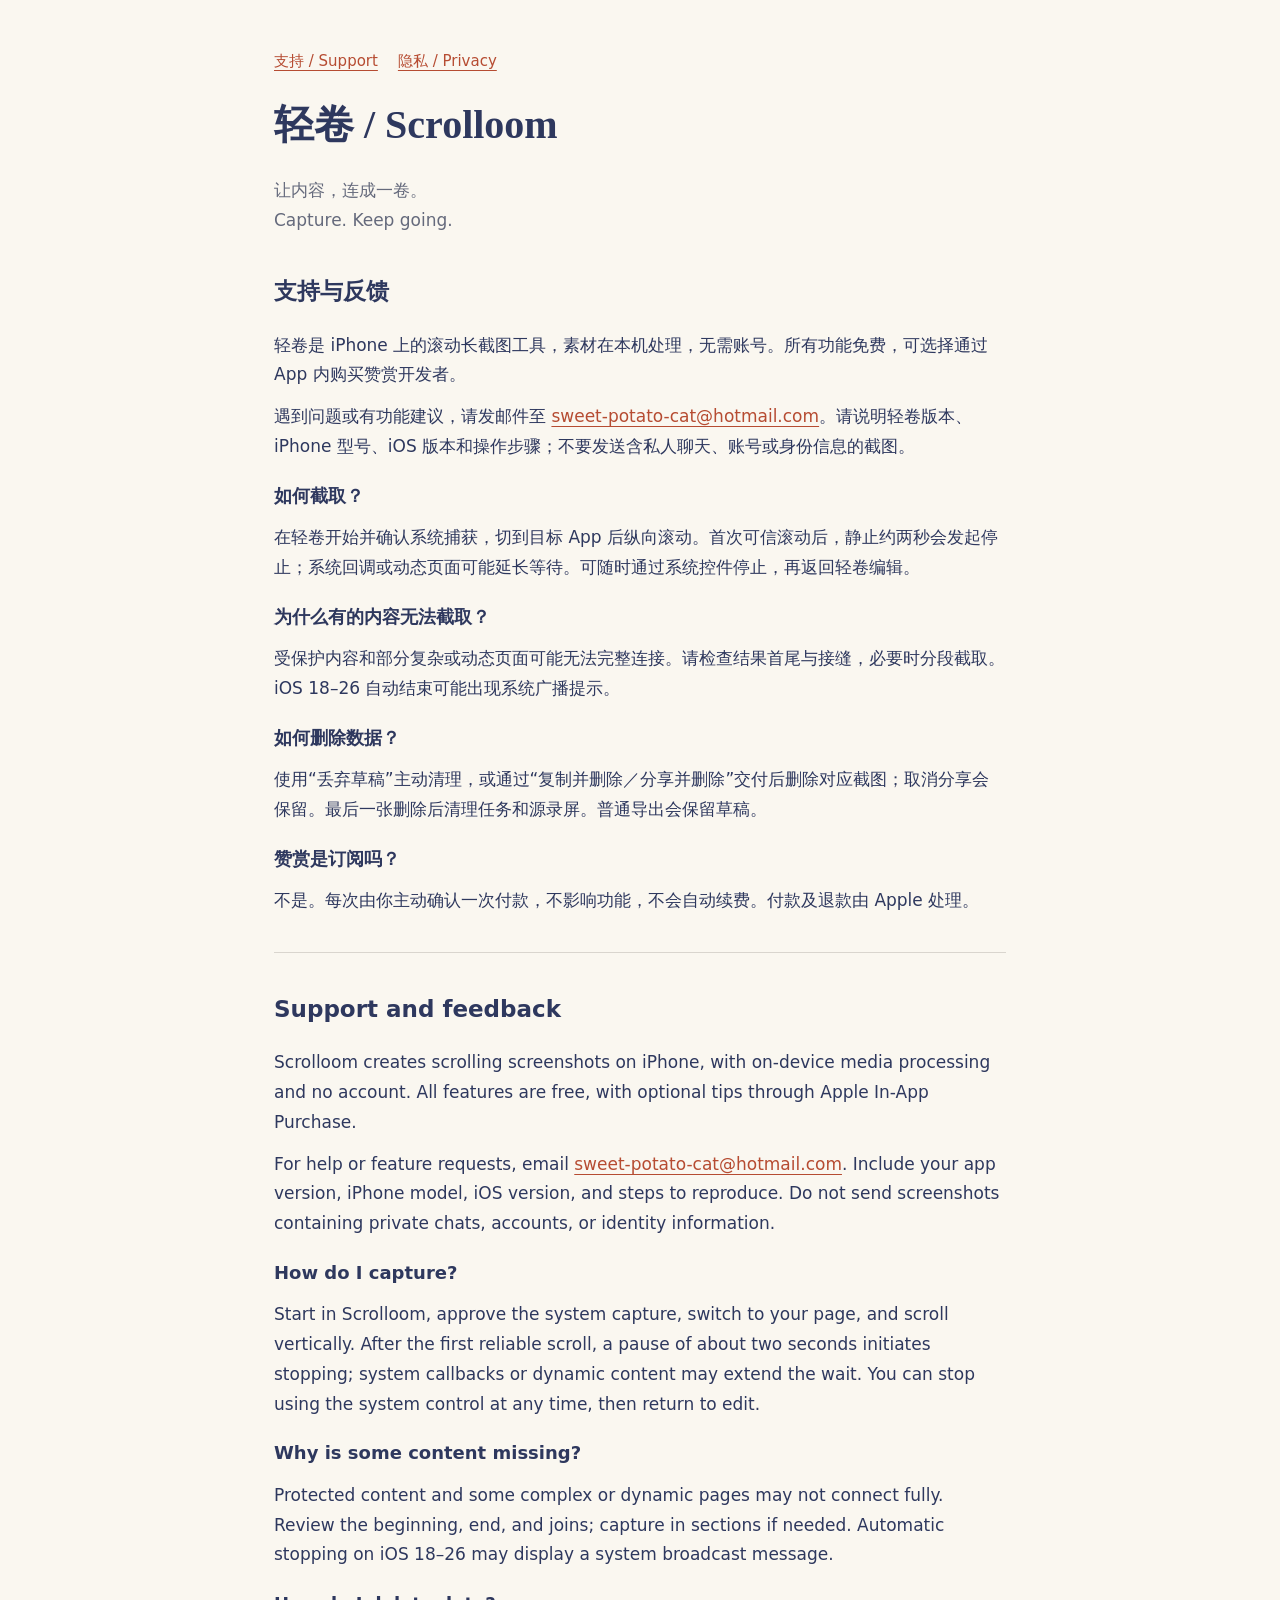
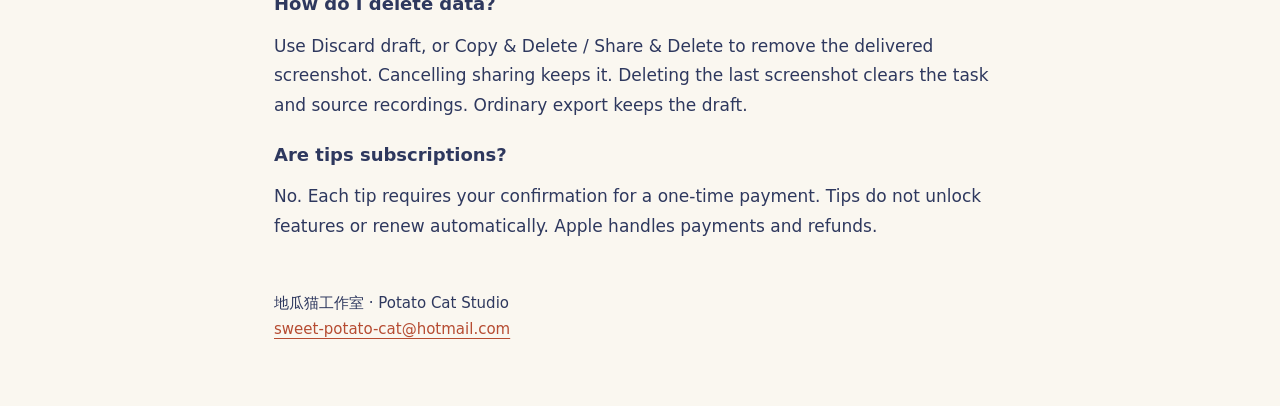
==== index.html @ 4af47f34 "Publish Scrolloom support and privacy pages" ====
<!doctype html>
<html lang="zh-Hans"><head><meta charset="utf-8"><meta name="viewport" content="width=device-width,initial-scale=1"><title>轻卷支持 / Scrolloom Support</title><meta name="description" content="轻卷 Scrolloom：本地滚动长截图工具。支持与隐私政策。"><link rel="stylesheet" href="style.css"></head><body><main><nav aria-label="页面导航"><a href="index.html">支持 / Support</a><a href="privacy.html">隐私 / Privacy</a></nav><h1>轻卷 / Scrolloom</h1><p class="note">让内容，连成一卷。<br>Capture. Keep going.</p>
<section lang="zh-Hans"><h2>支持与反馈</h2><p>轻卷是 iPhone 上的滚动长截图工具，素材在本机处理，无需账号。所有功能免费，可选择通过 App 内购买赞赏开发者。</p><p>遇到问题或有功能建议，请发邮件至 <a href="mailto:sweet-potato-cat@hotmail.com">sweet-potato-cat@hotmail.com</a>。请说明轻卷版本、iPhone 型号、iOS 版本和操作步骤；不要发送含私人聊天、账号或身份信息的截图。</p><h3>如何截取？</h3><p>在轻卷开始并确认系统捕获，切到目标 App 后纵向滚动。首次可信滚动后，静止约两秒会发起停止；系统回调或动态页面可能延长等待。可随时通过系统控件停止，再返回轻卷编辑。</p><h3>为什么有的内容无法截取？</h3><p>受保护内容和部分复杂或动态页面可能无法完整连接。请检查结果首尾与接缝，必要时分段截取。iOS 18–26 自动结束可能出现系统广播提示。</p><h3>如何删除数据？</h3><p>使用“丢弃草稿”主动清理，或通过“复制并删除／分享并删除”交付后删除对应截图；取消分享会保留。最后一张删除后清理任务和源录屏。普通导出会保留草稿。</p><h3>赞赏是订阅吗？</h3><p>不是。每次由你主动确认一次付款，不影响功能，不会自动续费。付款及退款由 Apple 处理。</p></section><hr>
<section lang="en"><h2>Support and feedback</h2><p>Scrolloom creates scrolling screenshots on iPhone, with on-device media processing and no account. All features are free, with optional tips through Apple In-App Purchase.</p><p>For help or feature requests, email <a href="mailto:sweet-potato-cat@hotmail.com">sweet-potato-cat@hotmail.com</a>. Include your app version, iPhone model, iOS version, and steps to reproduce. Do not send screenshots containing private chats, accounts, or identity information.</p><h3>How do I capture?</h3><p>Start in Scrolloom, approve the system capture, switch to your page, and scroll vertically. After the first reliable scroll, a pause of about two seconds initiates stopping; system callbacks or dynamic content may extend the wait. You can stop using the system control at any time, then return to edit.</p><h3>Why is some content missing?</h3><p>Protected content and some complex or dynamic pages may not connect fully. Review the beginning, end, and joins; capture in sections if needed. Automatic stopping on iOS 18–26 may display a system broadcast message.</p><h3>How do I delete data?</h3><p>Use Discard draft, or Copy & Delete / Share & Delete to remove the delivered screenshot. Cancelling sharing keeps it. Deleting the last screenshot clears the task and source recordings. Ordinary export keeps the draft.</p><h3>Are tips subscriptions?</h3><p>No. Each tip requires your confirmation for a one-time payment. Tips do not unlock features or renew automatically. Apple handles payments and refunds.</p></section><footer>地瓜猫工作室 · Potato Cat Studio<br><a href="mailto:sweet-potato-cat@hotmail.com">sweet-potato-cat@hotmail.com</a></footer></main></body></html>
---- style.css ----
*{box-sizing:border-box}body{margin:0;background:#faf7f0;color:#2e385e;font:17px/1.75 system-ui,-apple-system,sans-serif}main{max-width:780px;margin:auto;padding:48px 24px 64px}h1{font:600 40px/1.2 Georgia,serif}h2{font-size:23px;margin-top:36px}h3{font-size:18px;margin-bottom:8px}p{margin:12px 0}a{color:#b64c32;text-underline-offset:4px}nav,footer{font-size:15px}nav a{margin-right:20px}.note{color:#656a7c}section{scroll-margin-top:24px}hr{border:0;border-top:1px solid #d9d5ce;margin:36px 0}footer{margin-top:48px}a:focus-visible{outline:3px solid #b64c32;outline-offset:4px}@media(prefers-color-scheme:dark){body{background:#191c26;color:#eee9df}a{color:#ffa58c}.note{color:#bab8c0}hr{border-color:#454754}}
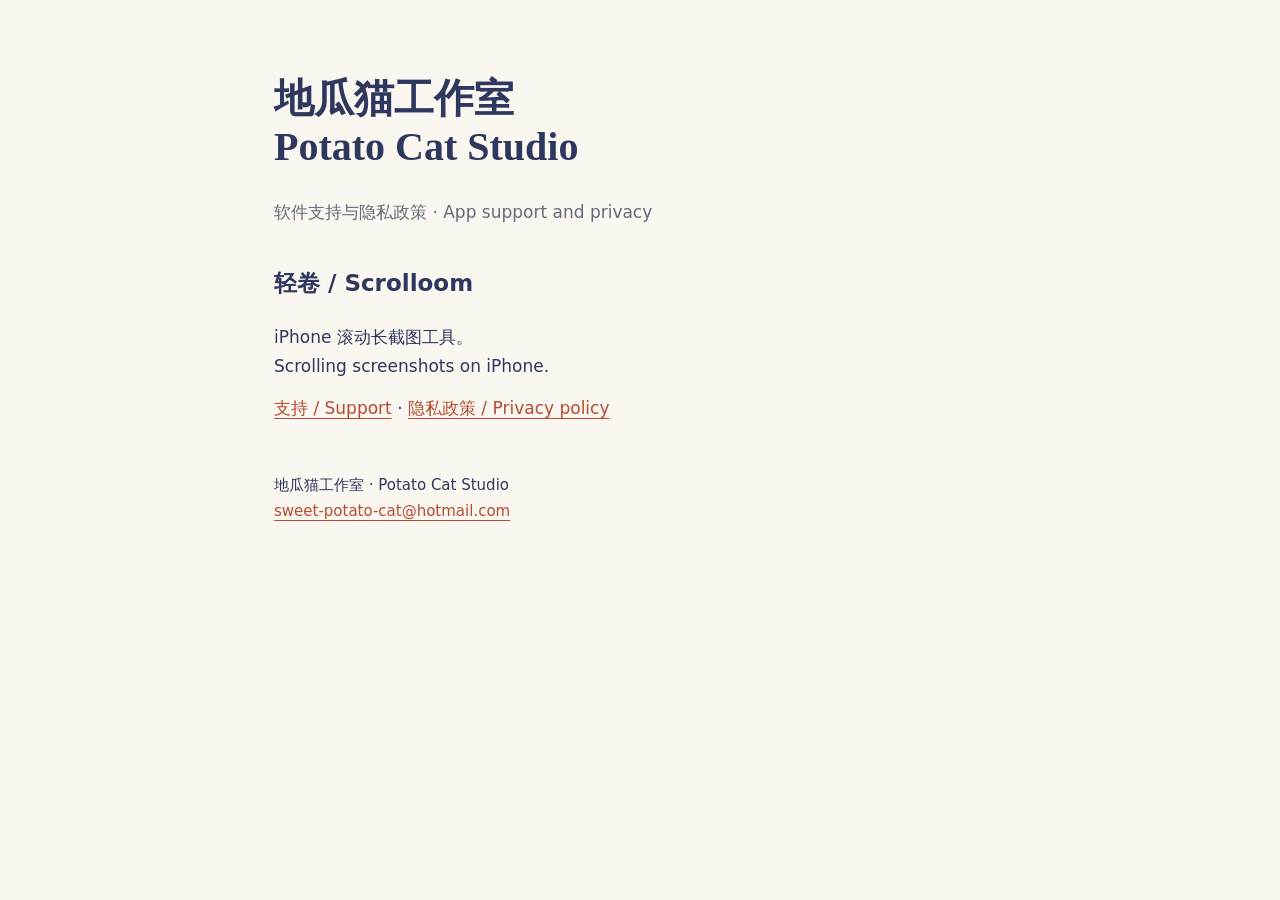
==== commit e23d4518: "Organize studio website with app-specific support and privacy pages" ====
--- a/index.html
+++ b/index.html
@@ -1,4 +1,7 @@
 <!doctype html>
-<html lang="zh-Hans"><head><meta charset="utf-8"><meta name="viewport" content="width=device-width,initial-scale=1"><title>轻卷支持 / Scrolloom Support</title><meta name="description" content="轻卷 Scrolloom：本地滚动长截图工具。支持与隐私政策。"><link rel="stylesheet" href="style.css"></head><body><main><nav aria-label="页面导航"><a href="index.html">支持 / Support</a><a href="privacy.html">隐私 / Privacy</a></nav><h1>轻卷 / Scrolloom</h1><p class="note">让内容，连成一卷。<br>Capture. Keep going.</p>
-<section lang="zh-Hans"><h2>支持与反馈</h2><p>轻卷是 iPhone 上的滚动长截图工具，素材在本机处理，无需账号。所有功能免费，可选择通过 App 内购买赞赏开发者。</p><p>遇到问题或有功能建议，请发邮件至 <a href="mailto:sweet-potato-cat@hotmail.com">sweet-potato-cat@hotmail.com</a>。请说明轻卷版本、iPhone 型号、iOS 版本和操作步骤；不要发送含私人聊天、账号或身份信息的截图。</p><h3>如何截取？</h3><p>在轻卷开始并确认系统捕获，切到目标 App 后纵向滚动。首次可信滚动后，静止约两秒会发起停止；系统回调或动态页面可能延长等待。可随时通过系统控件停止，再返回轻卷编辑。</p><h3>为什么有的内容无法截取？</h3><p>受保护内容和部分复杂或动态页面可能无法完整连接。请检查结果首尾与接缝，必要时分段截取。iOS 18–26 自动结束可能出现系统广播提示。</p><h3>如何删除数据？</h3><p>使用“丢弃草稿”主动清理，或通过“复制并删除／分享并删除”交付后删除对应截图；取消分享会保留。最后一张删除后清理任务和源录屏。普通导出会保留草稿。</p><h3>赞赏是订阅吗？</h3><p>不是。每次由你主动确认一次付款，不影响功能，不会自动续费。付款及退款由 Apple 处理。</p></section><hr>
-<section lang="en"><h2>Support and feedback</h2><p>Scrolloom creates scrolling screenshots on iPhone, with on-device media processing and no account. All features are free, with optional tips through Apple In-App Purchase.</p><p>For help or feature requests, email <a href="mailto:sweet-potato-cat@hotmail.com">sweet-potato-cat@hotmail.com</a>. Include your app version, iPhone model, iOS version, and steps to reproduce. Do not send screenshots containing private chats, accounts, or identity information.</p><h3>How do I capture?</h3><p>Start in Scrolloom, approve the system capture, switch to your page, and scroll vertically. After the first reliable scroll, a pause of about two seconds initiates stopping; system callbacks or dynamic content may extend the wait. You can stop using the system control at any time, then return to edit.</p><h3>Why is some content missing?</h3><p>Protected content and some complex or dynamic pages may not connect fully. Review the beginning, end, and joins; capture in sections if needed. Automatic stopping on iOS 18–26 may display a system broadcast message.</p><h3>How do I delete data?</h3><p>Use Discard draft, or Copy & Delete / Share & Delete to remove the delivered screenshot. Cancelling sharing keeps it. Deleting the last screenshot clears the task and source recordings. Ordinary export keeps the draft.</p><h3>Are tips subscriptions?</h3><p>No. Each tip requires your confirmation for a one-time payment. Tips do not unlock features or renew automatically. Apple handles payments and refunds.</p></section><footer>地瓜猫工作室 · Potato Cat Studio<br><a href="mailto:sweet-potato-cat@hotmail.com">sweet-potato-cat@hotmail.com</a></footer></main></body></html>
+<html lang="zh-Hans"><head><meta charset="utf-8"><meta name="viewport" content="width=device-width,initial-scale=1"><title>地瓜猫工作室 / Potato Cat Studio</title><meta name="description" content="地瓜猫工作室软件的支持与隐私页面。Support and privacy information for Potato Cat Studio apps."><link rel="stylesheet" href="style.css"></head><body><main>
+<h1>地瓜猫工作室<br>Potato Cat Studio</h1>
+<p class="note">软件支持与隐私政策 · App support and privacy</p>
+<section><h2>轻卷 / Scrolloom</h2><p>iPhone 滚动长截图工具。<br>Scrolling screenshots on iPhone.</p><p><a href="scrolloom/">支持 / Support</a> · <a href="scrolloom/privacy.html">隐私政策 / Privacy policy</a></p></section>
+<footer>地瓜猫工作室 · Potato Cat Studio<br><a href="mailto:sweet-potato-cat@hotmail.com">sweet-potato-cat@hotmail.com</a></footer>
+</main></body></html>
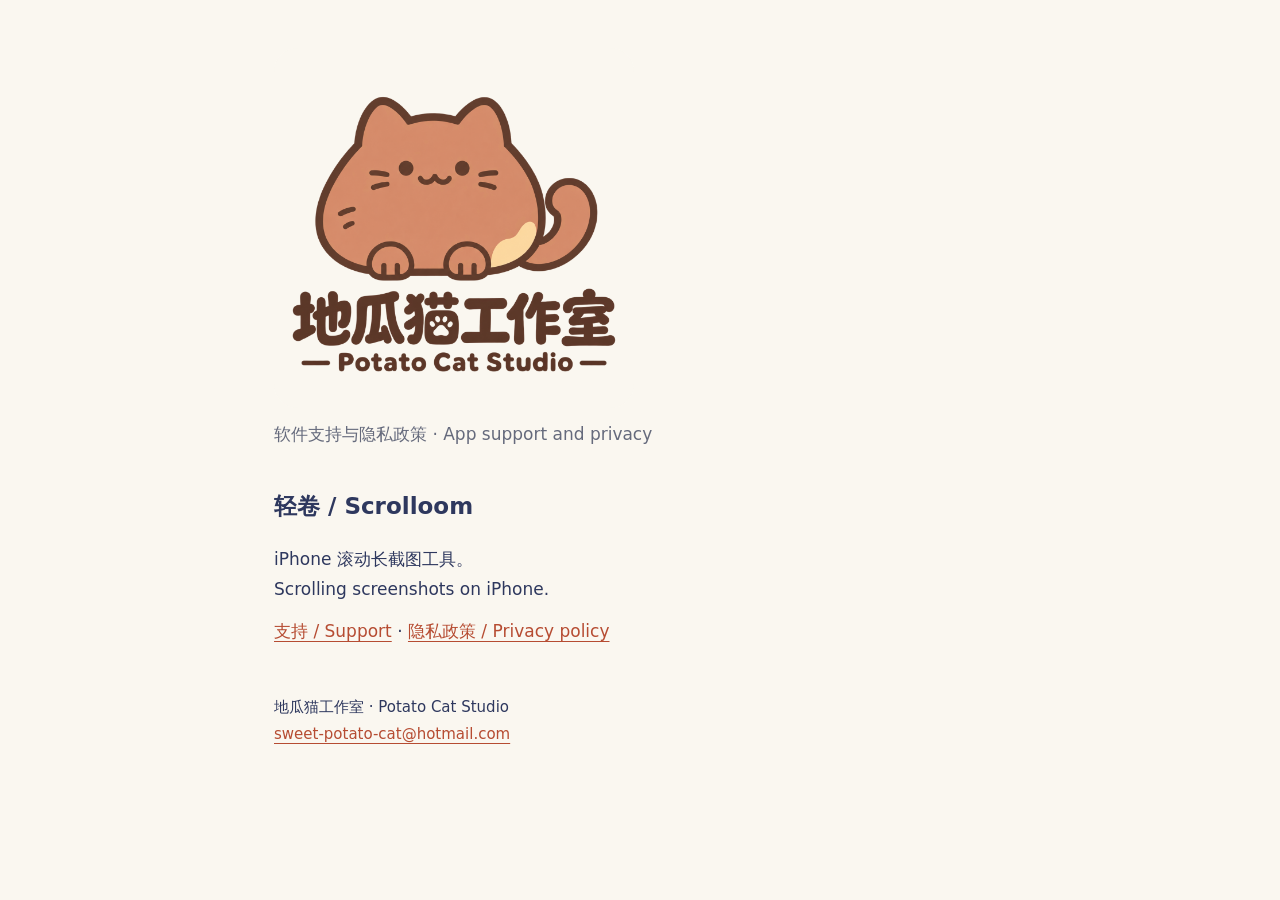
==== commit 0a36242c: "Add Potato Cat Studio logo to the home page" ====
--- a/index.html
+++ b/index.html
@@ -1,6 +1,6 @@
 <!doctype html>
 <html lang="zh-Hans"><head><meta charset="utf-8"><meta name="viewport" content="width=device-width,initial-scale=1"><title>地瓜猫工作室 / Potato Cat Studio</title><meta name="description" content="地瓜猫工作室软件的支持与隐私页面。Support and privacy information for Potato Cat Studio apps."><link rel="stylesheet" href="style.css"></head><body><main>
-<h1>地瓜猫工作室<br>Potato Cat Studio</h1>
+<h1 class="studio-brand"><img class="studio-logo" src="assets/potato-cat-studio.png" width="1280" height="1280" alt="地瓜猫工作室 / Potato Cat Studio"></h1>
 <p class="note">软件支持与隐私政策 · App support and privacy</p>
 <section><h2>轻卷 / Scrolloom</h2><p>iPhone 滚动长截图工具。<br>Scrolling screenshots on iPhone.</p><p><a href="scrolloom/">支持 / Support</a> · <a href="scrolloom/privacy.html">隐私政策 / Privacy policy</a></p></section>
 <footer>地瓜猫工作室 · Potato Cat Studio<br><a href="mailto:sweet-potato-cat@hotmail.com">sweet-potato-cat@hotmail.com</a></footer>
--- a/style.css
+++ b/style.css
@@ -1 +1,3 @@
 *{box-sizing:border-box}body{margin:0;background:#faf7f0;color:#2e385e;font:17px/1.75 system-ui,-apple-system,sans-serif}main{max-width:780px;margin:auto;padding:48px 24px 64px}h1{font:600 40px/1.2 Georgia,serif}h2{font-size:23px;margin-top:36px}h3{font-size:18px;margin-bottom:8px}p{margin:12px 0}a{color:#b64c32;text-underline-offset:4px}nav,footer{font-size:15px}nav a{margin-right:20px}.note{color:#656a7c}section{scroll-margin-top:24px}hr{border:0;border-top:1px solid #d9d5ce;margin:36px 0}footer{margin-top:48px}a:focus-visible{outline:3px solid #b64c32;outline-offset:4px}@media(prefers-color-scheme:dark){body{background:#191c26;color:#eee9df}a{color:#ffa58c}.note{color:#bab8c0}hr{border-color:#454754}}
+
+.studio-brand{margin:0}.studio-logo{display:block;width:360px;max-width:100%;height:auto;background:#faf7f0;border-radius:24px}
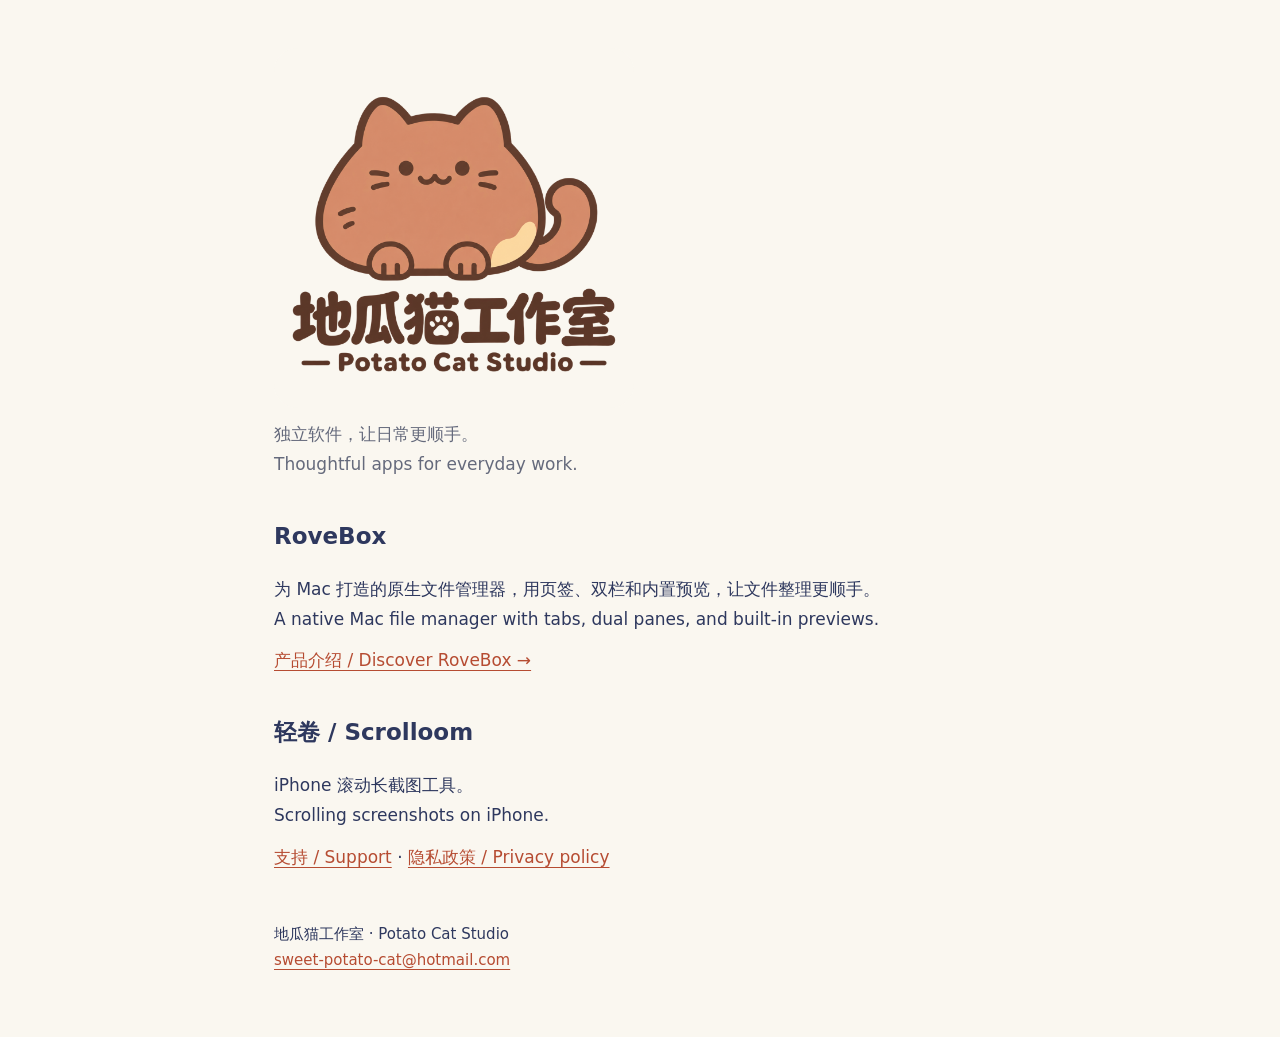
==== commit 69e3dab4: "Add RoveBox product page and homepage link" ====
--- a/index.html
+++ b/index.html
@@ -1,7 +1,8 @@
 <!doctype html>
-<html lang="zh-Hans"><head><meta charset="utf-8"><meta name="viewport" content="width=device-width,initial-scale=1"><title>地瓜猫工作室 / Potato Cat Studio</title><meta name="description" content="地瓜猫工作室软件的支持与隐私页面。Support and privacy information for Potato Cat Studio apps."><link rel="stylesheet" href="style.css"></head><body><main>
-<h1 class="studio-brand"><img class="studio-logo" src="assets/potato-cat-studio.png" width="1280" height="1280" alt="地瓜猫工作室 / Potato Cat Studio"></h1>
-<p class="note">软件支持与隐私政策 · App support and privacy</p>
+<html lang="zh-Hans"><head><meta charset="utf-8"><meta name="viewport" content="width=device-width,initial-scale=1"><title>地瓜猫工作室 / Potato Cat Studio</title><meta name="description" content="地瓜猫工作室软件的支持与隐私页面。Support and privacy information for Potato Cat Studio apps."><link rel="stylesheet" href="style.css?v=20261115-logo"></head><body><main>
+<h1 class="studio-brand"><img class="studio-logo" src="assets/potato-cat-studio.png" width="360" height="360" alt="地瓜猫工作室 / Potato Cat Studio"></h1>
+<p class="note">独立软件，让日常更顺手。<br><span lang="en">Thoughtful apps for everyday work.</span></p>
+<section><h2>RoveBox</h2><p>为 Mac 打造的原生文件管理器，用页签、双栏和内置预览，让文件整理更顺手。<br><span lang="en">A native Mac file manager with tabs, dual panes, and built-in previews.</span></p><p><a href="rovebox/">产品介绍 / Discover RoveBox →</a></p></section>
 <section><h2>轻卷 / Scrolloom</h2><p>iPhone 滚动长截图工具。<br>Scrolling screenshots on iPhone.</p><p><a href="scrolloom/">支持 / Support</a> · <a href="scrolloom/privacy.html">隐私政策 / Privacy policy</a></p></section>
 <footer>地瓜猫工作室 · Potato Cat Studio<br><a href="mailto:sweet-potato-cat@hotmail.com">sweet-potato-cat@hotmail.com</a></footer>
 </main></body></html>
